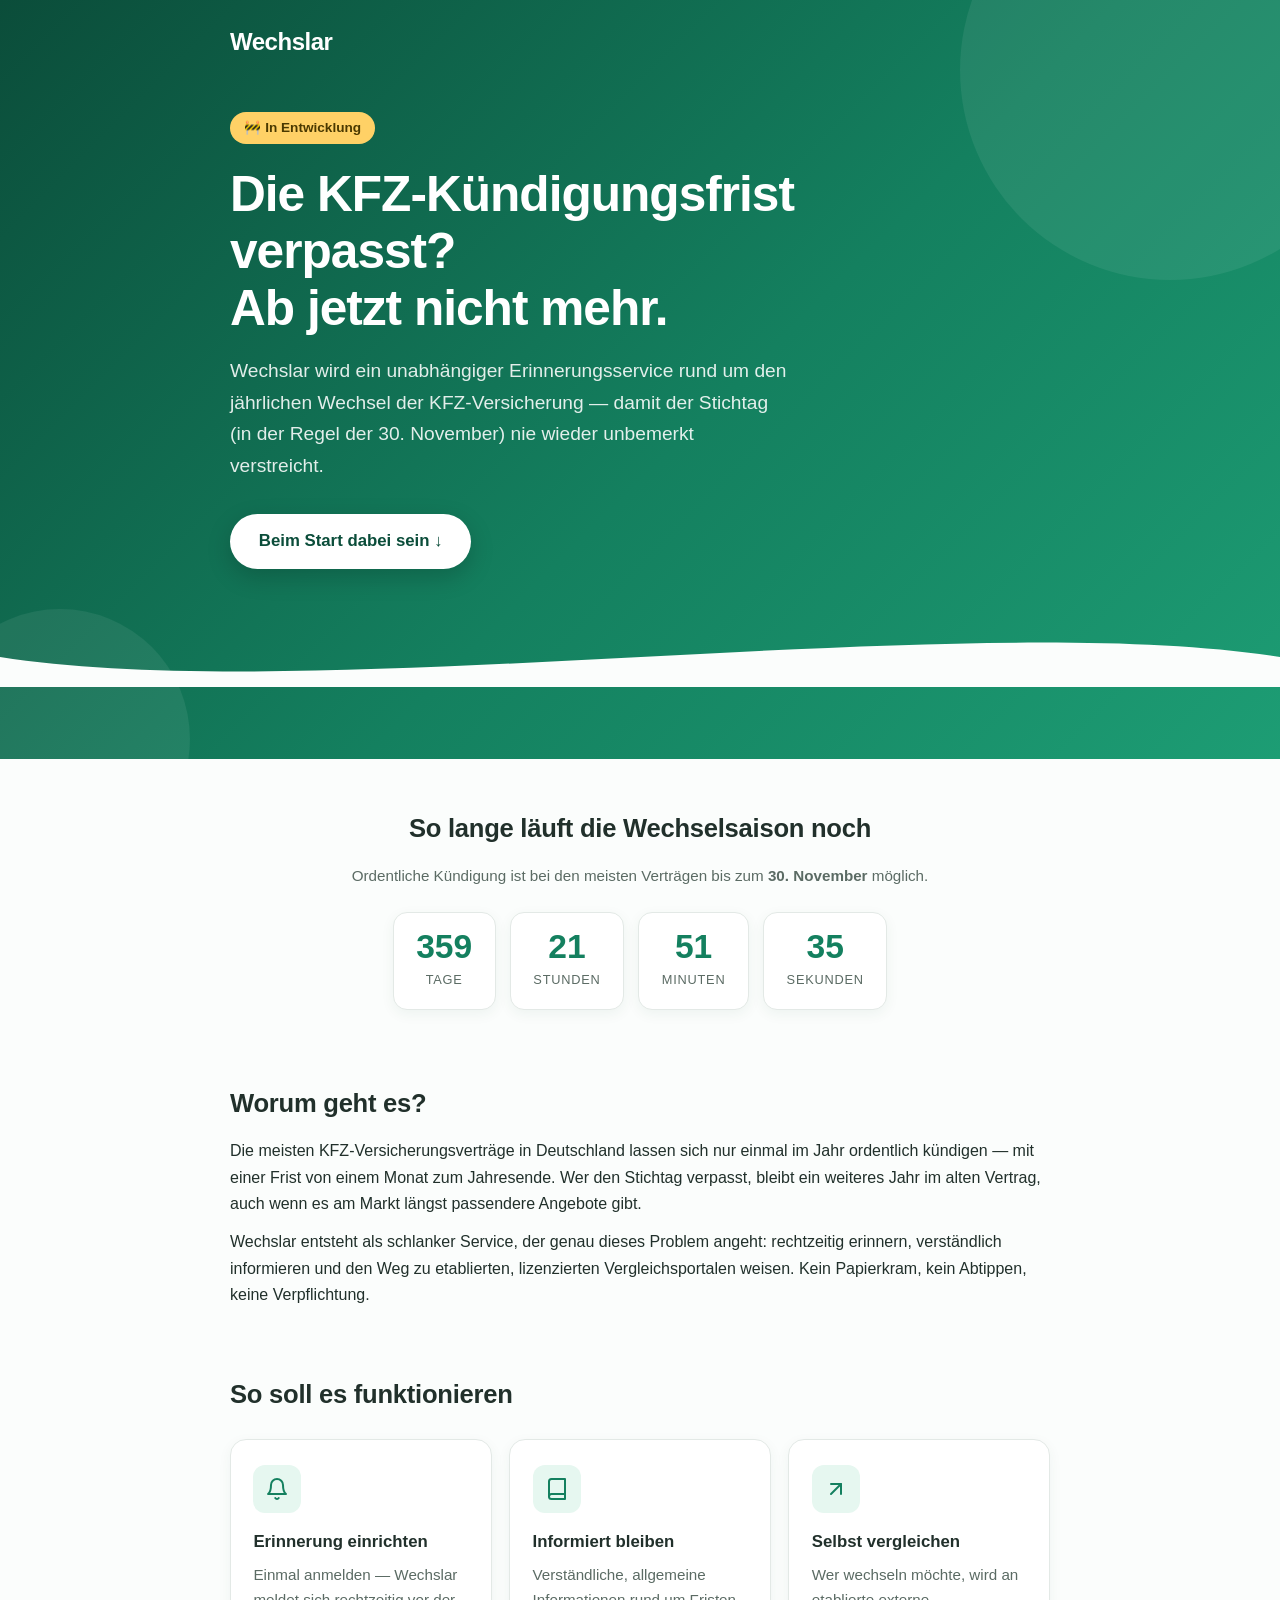
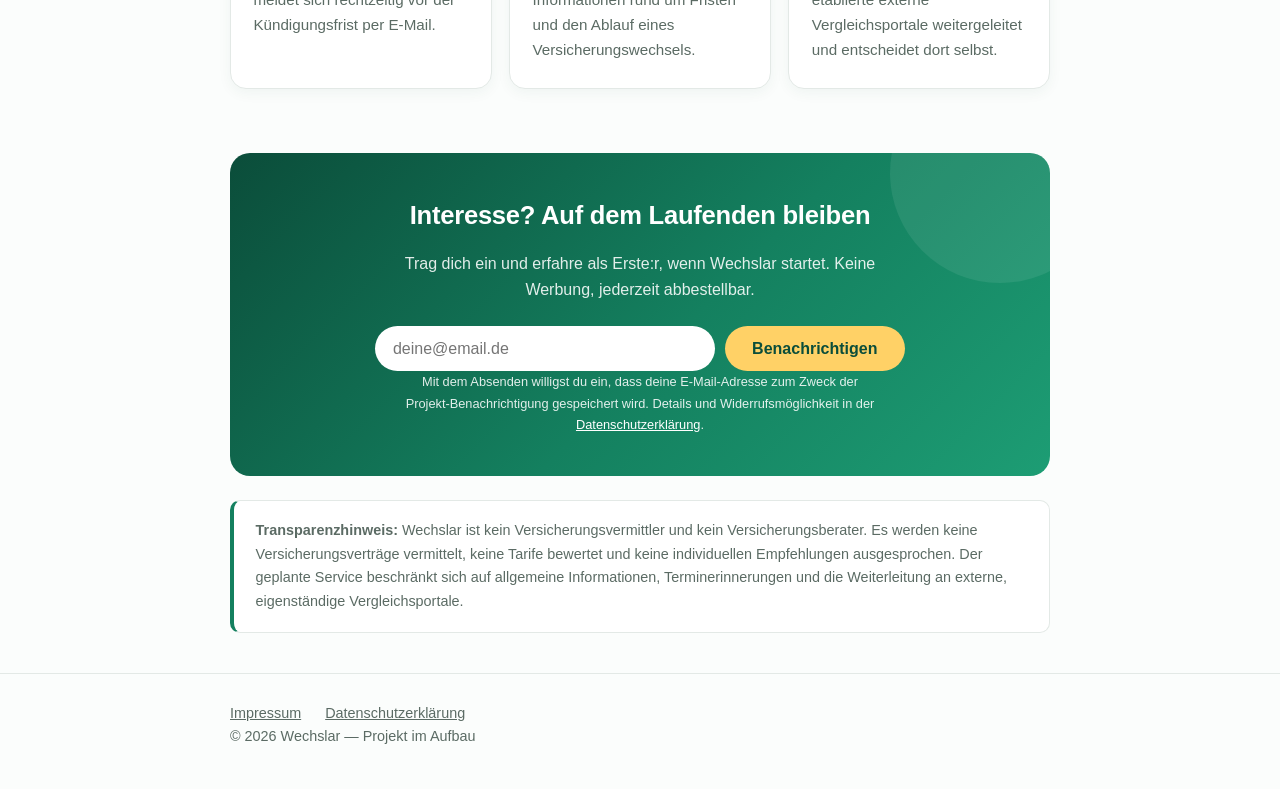
==== index.html @ 65e8a741 "Erste Version der Wechslar-Landingpage" ====
<!DOCTYPE html>
<html lang="de">

<head>
  <meta charset="UTF-8">
  <meta name="viewport" content="width=device-width, initial-scale=1.0">
  <title>Wechslar — KFZ-Versicherungswechsel einfach im Blick</title>
  <meta name="description"
    content="Wechslar entsteht: Ein Erinnerungsservice rund um die jährliche Kündigungsfrist der KFZ-Versicherung. Jetzt informieren.">
  <link rel="stylesheet" href="style.css">
</head>

<body>

  <!-- Header schwebt transparent ÜBER dem Farbverlauf (siehe CSS:
       position: absolute). Auf den Rechtsseiten gibt es stattdessen
       die Variante .header-hell. -->
  <header>
    <div class="container">
      <a href="index.html" class="wortmarke">Wechslar</a>
    </div>
  </header>

  <main>

    <!-- ================= HERO =================
         Volle Breite mit Farbverlauf. Die .fade-in-Klassen lassen die
         Elemente nacheinander einblenden (reines CSS, kein JS). -->
    <div class="hero">
      <div class="container">
        <span class="status-badge fade-in">🚧 In Entwicklung</span>
        <h1 class="fade-in verzoegert-1">
          Die KFZ-Kündigungsfrist verpasst?<br>Ab jetzt nicht mehr.
        </h1>
        <p class="untertitel fade-in verzoegert-2">
          Wechslar wird ein unabhängiger Erinnerungsservice rund um den
          jährlichen Wechsel der KFZ-Versicherung — damit der Stichtag
          (in der Regel der 30.&nbsp;November) nie wieder unbemerkt
          verstreicht.
        </p>
        <!-- Link zum Anmelde-Formular weiter unten; durch
             scroll-behavior: smooth im CSS gleitet die Seite sanft hin. -->
        <a href="#anmeldung" class="cta-button fade-in verzoegert-3">
          Beim Start dabei sein ↓
        </a>
      </div>

      <!-- Wellen-Übergang vom Verlauf zum hellen Hintergrund.
           Ein SVG-<path> zeichnet die Kurve; fill = Farbe der Seite
           darunter, so entsteht der "Wellen-Ausschnitt". -->
      <svg class="welle" viewBox="0 0 1440 70" preserveAspectRatio="none"
        xmlns="http://www.w3.org/2000/svg" aria-hidden="true">
        <path d="M0,40 C360,90 1080,-10 1440,40 L1440,70 L0,70 Z"
          fill="#fbfdfc"></path>
      </svg>
    </div>

    <div class="container">

      <!-- ================= COUNTDOWN =================
           Läuft live bis zum nächsten 30. November — das Skript dazu
           steht unten vor </body>. -->
      <section class="zentriert">
        <h2>So lange läuft die Wechselsaison noch</h2>
        <p class="countdown-hinweis">
          Ordentliche Kündigung ist bei den meisten Verträgen bis zum
          <strong>30. November</strong> möglich.
        </p>
        <div class="countdown" id="countdown" aria-live="polite">
          <!-- Die Zahlen hier sind nur Startwerte — JavaScript ersetzt
               sie sofort durch die echten. -->
          <div class="einheit">
            <span class="zahl" id="cd-tage">–</span>
            <span class="beschriftung">Tage</span>
          </div>
          <div class="einheit">
            <span class="zahl" id="cd-stunden">–</span>
            <span class="beschriftung">Stunden</span>
          </div>
          <div class="einheit">
            <span class="zahl" id="cd-minuten">–</span>
            <span class="beschriftung">Minuten</span>
          </div>
          <div class="einheit">
            <span class="zahl" id="cd-sekunden">–</span>
            <span class="beschriftung">Sekunden</span>
          </div>
        </div>
      </section>

      <!-- ================= WORUM GEHT ES ================= -->
      <section>
        <h2>Worum geht es?</h2>
        <p>
          Die meisten KFZ-Versicherungsverträge in Deutschland lassen sich
          nur einmal im Jahr ordentlich kündigen — mit einer Frist von einem
          Monat zum Jahresende. Wer den Stichtag verpasst, bleibt ein
          weiteres Jahr im alten Vertrag, auch wenn es am Markt längst
          passendere Angebote gibt.
        </p>
        <p>
          Wechslar entsteht als schlanker Service, der genau dieses Problem
          angeht: rechtzeitig erinnern, verständlich informieren und den Weg
          zu etablierten, lizenzierten Vergleichsportalen weisen. Kein
          Papierkram, kein Abtippen, keine Verpflichtung.
        </p>
      </section>

      <!-- ================= 3 SCHRITTE =================
           Die Icons sind Inline-SVGs: kleine Vektorgrafiken direkt im
           HTML — kein Bild-Download, Farbe steuerbar per CSS (stroke). -->
      <section>
        <h2>So soll es funktionieren</h2>
        <div class="schritte">

          <div class="schritt">
            <div class="icon-kreis">
              <!-- Glocken-Icon (Erinnerung) -->
              <svg viewBox="0 0 24 24" fill="none" stroke-width="2"
                stroke-linecap="round" stroke-linejoin="round" aria-hidden="true">
                <path d="M18 8a6 6 0 0 0-12 0c0 7-3 9-3 9h18s-3-2-3-9" />
                <path d="M13.73 21a2 2 0 0 1-3.46 0" />
              </svg>
            </div>
            <h3>Erinnerung einrichten</h3>
            <p>Einmal anmelden — Wechslar meldet sich rechtzeitig vor der
              Kündigungsfrist per E-Mail.</p>
          </div>

          <div class="schritt">
            <div class="icon-kreis">
              <!-- Buch-Icon (Informieren) -->
              <svg viewBox="0 0 24 24" fill="none" stroke-width="2"
                stroke-linecap="round" stroke-linejoin="round" aria-hidden="true">
                <path d="M4 19.5A2.5 2.5 0 0 1 6.5 17H20" />
                <path d="M6.5 2H20v20H6.5A2.5 2.5 0 0 1 4 19.5v-15A2.5 2.5 0 0 1 6.5 2z" />
              </svg>
            </div>
            <h3>Informiert bleiben</h3>
            <p>Verständliche, allgemeine Informationen rund um Fristen und
              den Ablauf eines Versicherungswechsels.</p>
          </div>

          <div class="schritt">
            <div class="icon-kreis">
              <!-- Pfeil-Icon (Weiterleitung) -->
              <svg viewBox="0 0 24 24" fill="none" stroke-width="2"
                stroke-linecap="round" stroke-linejoin="round" aria-hidden="true">
                <path d="M7 17L17 7" />
                <path d="M7 7h10v10" />
              </svg>
            </div>
            <h3>Selbst vergleichen</h3>
            <p>Wer wechseln möchte, wird an etablierte externe
              Vergleichsportale weitergeleitet und entscheidet dort selbst.</p>
          </div>

        </div>
      </section>

      <!-- ================= E-MAIL-ANMELDUNG =================
           action ist noch ein Platzhalter — Brevo-Formular-URL eintragen! -->
      <section class="anmeldung" id="anmeldung">
        <h2>Interesse? Auf dem Laufenden bleiben</h2>
        <p>
          Trag dich ein und erfahre als Erste:r, wenn Wechslar startet.
          Keine Werbung, jederzeit abbestellbar.
        </p>
        <form action="#BREVO-FORMULAR-URL-HIER-EINFUEGEN" method="POST">
          <div class="formular-zeile">
            <input type="email" name="EMAIL" placeholder="deine@email.de"
              required aria-label="E-Mail-Adresse">
            <button type="submit">Benachrichtigen</button>
          </div>
        </form>
        <p class="kleingedrucktes">
          Mit dem Absenden willigst du ein, dass deine E-Mail-Adresse zum
          Zweck der Projekt-Benachrichtigung gespeichert wird. Details und
          Widerrufsmöglichkeit in der
          <a href="datenschutz.html">Datenschutzerklärung</a>.
        </p>
      </section>

      <!-- Tippgeber-Abgrenzung (§34d GewO) — inhaltlich unverändert. -->
      <div class="hinweis-box">
        <strong>Transparenzhinweis:</strong> Wechslar ist kein
        Versicherungsvermittler und kein Versicherungsberater. Es werden
        keine Versicherungsverträge vermittelt, keine Tarife bewertet und
        keine individuellen Empfehlungen ausgesprochen. Der geplante Service
        beschränkt sich auf allgemeine Informationen, Terminerinnerungen und
        die Weiterleitung an externe, eigenständige Vergleichsportale.
      </div>

    </div>
  </main>

  <footer>
    <div class="container">
      <nav>
        <a href="impressum.html">Impressum</a>
        <a href="datenschutz.html">Datenschutzerklärung</a>
      </nav>
      <p>© 2026 Wechslar — Projekt im Aufbau</p>
    </div>
  </footer>

  <!-- ================= COUNTDOWN-SKRIPT =================
       Steht bewusst am Ende des <body>: so ist das HTML oben schon
       geladen, bevor das Skript darauf zugreift. -->
  <script>
    // Ziel bestimmen: der nächste 30. November, 23:59:59 Uhr.
    // Monate zählen in JS ab 0 → 10 = November.
    function naechsterStichtag() {
      const jetzt = new Date();
      let ziel = new Date(jetzt.getFullYear(), 10, 30, 23, 59, 59);
      // Liegt der 30.11. dieses Jahr schon hinter uns? Dann nächstes Jahr.
      if (ziel < jetzt) {
        ziel = new Date(jetzt.getFullYear() + 1, 10, 30, 23, 59, 59);
      }
      return ziel;
    }

    function countdownAktualisieren() {
      // Differenz in Millisekunden zwischen Stichtag und jetzt:
      const rest = naechsterStichtag() - new Date();

      // Millisekunden in Tage/Stunden/Minuten/Sekunden umrechnen.
      // Math.floor() schneidet Nachkommastellen ab, % ist der Restwert.
      const sek = Math.floor(rest / 1000);
      const tage = Math.floor(sek / 86400);        // 86400 Sek. = 1 Tag
      const stunden = Math.floor((sek % 86400) / 3600);
      const minuten = Math.floor((sek % 3600) / 60);
      const sekunden = sek % 60;

      // Werte in die vier HTML-Elemente schreiben.
      // document.getElementById() findet ein Element über sein id-Attribut.
      document.getElementById("cd-tage").textContent = tage;
      document.getElementById("cd-stunden").textContent = stunden;
      document.getElementById("cd-minuten").textContent = minuten;
      document.getElementById("cd-sekunden").textContent = sekunden;
    }

    countdownAktualisieren();                 // einmal sofort ausführen …
    setInterval(countdownAktualisieren, 1000); // … dann jede Sekunde erneut
  </script>

</body>
</html>
---- style.css ----
/* ============================================================
   style.css — gemeinsames Stylesheet für alle drei Seiten.
   Version 2: lebendigeres Design mit Farbverlauf-Hero,
   Animationen und Hover-Effekten.
   ============================================================ */

* {
  box-sizing: border-box;
  margin: 0;
  padding: 0;
}

/* CSS-Variablen: einmal definiert, überall per var(--name) nutzbar. */
:root {
  --gruen-dunkel: #0b4d3a;
  --gruen: #14805f;
  --gruen-hell: #23c08c;
  --mint: #e6f7f0;
  --gelb: #ffd166;                 /* Akzent für Badge & Highlights */
  --farbe-text: #21302b;
  --farbe-text-hell: #5b6b64;
  --farbe-rand: #e3e9e6;
  /* Der Farbverlauf wird mehrfach benutzt, deshalb auch als Variable: */
  --verlauf: linear-gradient(135deg, #0b4d3a 0%, #14805f 55%, #1d9d74 100%);
}

html {
  scroll-behavior: smooth;         /* sanftes Scrollen bei #anker-Links */
}

body {
  /* System-Schriften: kein Download nötig, DSGVO-unkritisch. */
  font-family: -apple-system, BlinkMacSystemFont, "Segoe UI", Roboto,
    Helvetica, Arial, sans-serif;
  color: var(--farbe-text);
  line-height: 1.65;
  background: #fbfdfc;
}

.container {
  max-width: 860px;
  margin: 0 auto;
  padding: 0 1.25rem;
}

/* ============================================================
   Einblend-Animation: Elemente mit der Klasse .fade-in gleiten
   beim Laden sanft von unten ein. @keyframes definiert die
   Animation, animation wendet sie an.
   ============================================================ */
@keyframes hochgleiten {
  from { opacity: 0; transform: translateY(18px); }
  to   { opacity: 1; transform: translateY(0); }
}

.fade-in {
  animation: hochgleiten 0.7s ease-out both;
}

/* Verzögerungs-Klassen: Elemente erscheinen nacheinander statt
   gleichzeitig — wirkt lebendiger. */
.fade-in.verzoegert-1 { animation-delay: 0.15s; }
.fade-in.verzoegert-2 { animation-delay: 0.3s; }
.fade-in.verzoegert-3 { animation-delay: 0.45s; }

/* ---------- Kopfbereich ---------- */
/* Der Header liegt ÜBER dem Hero-Verlauf, daher transparent + weiß. */
header {
  position: absolute;              /* schwebt über dem Hero */
  top: 0;
  left: 0;
  right: 0;
  padding: 1.4rem 0;
  z-index: 10;                     /* über allem anderen */
}

.wortmarke {
  font-size: 1.5rem;
  font-weight: 800;
  color: #ffffff;
  text-decoration: none;
  letter-spacing: -0.02em;
}

/* Auf den Rechtsseiten (heller Hintergrund) braucht der Header
   eine eigene Variante — Klasse .header-hell am <header>. */
.header-hell {
  position: static;                /* normal im Textfluss */
  border-bottom: 1px solid var(--farbe-rand);
  background: #fff;
}

.header-hell .wortmarke {
  color: var(--gruen);
}

/* ---------- Hero (Farbverlauf über volle Breite) ---------- */
.hero {
  background: var(--verlauf);
  color: #ffffff;
  padding: 7rem 0 4.5rem;          /* oben Platz für den schwebenden Header */
  position: relative;
  overflow: hidden;                /* schneidet die Deko-Kreise ab */
}

/* Zwei dekorative, halbtransparente Kreise im Hintergrund —
   reine CSS-Deko über ::before/::after, kein Bild nötig. */
.hero::before,
.hero::after {
  content: "";                     /* Pflicht, sonst wird nichts gerendert */
  position: absolute;
  border-radius: 50%;
  background: rgba(255, 255, 255, 0.07);
}

.hero::before {
  width: 420px;
  height: 420px;
  top: -140px;
  right: -100px;
}

.hero::after {
  width: 260px;
  height: 260px;
  bottom: -110px;
  left: -70px;
}

.hero .container {
  position: relative;              /* hebt Inhalt über die Deko-Kreise */
  z-index: 1;
}

.status-badge {
  display: inline-block;
  background: var(--gelb);
  color: #4a3900;
  font-size: 0.85rem;
  font-weight: 700;
  padding: 0.3rem 0.9rem;
  border-radius: 999px;
  margin-bottom: 1.4rem;
}

.hero h1 {
  font-size: clamp(2rem, 5vw, 3.1rem); /* clamp(): skaliert mit der Bildschirmbreite,
                                          bleibt aber zwischen Min und Max */
  line-height: 1.15;
  letter-spacing: -0.02em;
  margin-bottom: 1.1rem;
  max-width: 620px;
}

.hero .untertitel {
  font-size: 1.2rem;
  color: rgba(255, 255, 255, 0.88);
  max-width: 560px;
  margin-bottom: 2rem;
}

/* Call-to-Action-Button im Hero: <a> als Button gestylt. */
.cta-button {
  display: inline-block;
  background: #ffffff;
  color: var(--gruen-dunkel);
  font-weight: 700;
  font-size: 1.05rem;
  padding: 0.85rem 1.8rem;
  border-radius: 999px;
  text-decoration: none;
  box-shadow: 0 8px 24px rgba(0, 0, 0, 0.18);
  transition: transform 0.2s ease, box-shadow 0.2s ease;
}

.cta-button:hover {
  transform: translateY(-2px);     /* hebt sich leicht an */
  box-shadow: 0 12px 28px rgba(0, 0, 0, 0.24);
}

/* Wellen-Übergang unten am Hero: das SVG steht im HTML,
   hier wird es nur positioniert. */
.welle {
  display: block;
  width: 100%;
  height: 70px;
  margin-top: 3rem;
}

/* ---------- Countdown ---------- */
.countdown {
  display: flex;
  gap: 0.9rem;
  flex-wrap: wrap;
  justify-content: center;
  margin: 1.5rem 0 0.5rem;
}

.countdown .einheit {
  background: #ffffff;
  border: 1px solid var(--farbe-rand);
  border-radius: 14px;
  padding: 1rem 1.4rem;
  min-width: 96px;
  text-align: center;
  box-shadow: 0 4px 14px rgba(11, 77, 58, 0.06);
}

.countdown .zahl {
  display: block;
  font-size: 2.1rem;
  font-weight: 800;
  color: var(--gruen);
  line-height: 1.1;
  /* Ziffern gleich breit → Zahlen "springen" beim Runterzählen nicht: */
  font-variant-numeric: tabular-nums;
}

.countdown .beschriftung {
  font-size: 0.8rem;
  color: var(--farbe-text-hell);
  text-transform: uppercase;
  letter-spacing: 0.06em;
}

.countdown-hinweis {
  text-align: center;
  color: var(--farbe-text-hell);
  font-size: 0.95rem;
}

/* ---------- Inhaltsbereiche ---------- */
section {
  padding: 3rem 0 1rem;
}

section h2 {
  font-size: 1.6rem;
  letter-spacing: -0.01em;
  margin-bottom: 0.9rem;
}

section p + p {
  margin-top: 0.75rem;
}

.zentriert {
  text-align: center;
}

/* ---------- Schritt-Karten ---------- */
.schritte {
  display: grid;
  grid-template-columns: repeat(auto-fit, minmax(220px, 1fr));
  gap: 1.1rem;
  margin-top: 1.5rem;
}

.schritt {
  background: #ffffff;
  border: 1px solid var(--farbe-rand);
  border-radius: 16px;
  padding: 1.6rem 1.4rem;
  box-shadow: 0 4px 14px rgba(11, 77, 58, 0.05);
  /* transition = weiche Überblendung, wenn sich Werte ändern (Hover): */
  transition: transform 0.25s ease, box-shadow 0.25s ease;
}

.schritt:hover {
  transform: translateY(-5px);
  box-shadow: 0 14px 30px rgba(11, 77, 58, 0.12);
}

/* Icon-Kreis: das SVG-Icon steht im HTML, hier nur der farbige Kreis. */
.icon-kreis {
  display: flex;
  align-items: center;
  justify-content: center;
  width: 3rem;
  height: 3rem;
  background: var(--mint);
  border-radius: 12px;
  margin-bottom: 0.9rem;
}

.icon-kreis svg {
  width: 1.5rem;
  height: 1.5rem;
  stroke: var(--gruen);            /* Linienfarbe der Icons */
}

.schritt h3 {
  font-size: 1.05rem;
  margin-bottom: 0.4rem;
}

.schritt p {
  font-size: 0.95rem;
  color: var(--farbe-text-hell);
}

/* ---------- E-Mail-Anmeldung ---------- */
.anmeldung {
  background: var(--verlauf);
  color: #ffffff;
  border-radius: 20px;
  padding: 2.6rem 2rem;
  margin: 3rem 0 1.5rem;
  text-align: center;
  position: relative;
  overflow: hidden;
}

/* gleiche Deko-Kreis-Idee wie im Hero, nur kleiner: */
.anmeldung::before {
  content: "";
  position: absolute;
  width: 220px;
  height: 220px;
  border-radius: 50%;
  background: rgba(255, 255, 255, 0.08);
  top: -90px;
  right: -60px;
}

.anmeldung h2,
.anmeldung p,
.anmeldung form {
  position: relative;              /* über dem Deko-Kreis */
  z-index: 1;
}

.anmeldung > p {
  color: rgba(255, 255, 255, 0.88);
  max-width: 480px;
  margin: 0 auto;
}

.formular-zeile {
  display: flex;
  gap: 0.6rem;
  flex-wrap: wrap;
  justify-content: center;
  margin-top: 1.4rem;
}

.formular-zeile input[type="email"] {
  flex: 1 1 260px;
  max-width: 340px;
  padding: 0.85rem 1.1rem;
  font-size: 1rem;
  border: none;
  border-radius: 999px;
}

.formular-zeile button {
  padding: 0.85rem 1.7rem;
  font-size: 1rem;
  font-weight: 700;
  color: var(--gruen-dunkel);
  background: var(--gelb);
  border: none;
  border-radius: 999px;
  cursor: pointer;
  transition: transform 0.2s ease, filter 0.2s ease;
}

.formular-zeile button:hover {
  transform: translateY(-2px);
  filter: brightness(1.05);        /* macht den Button minimal heller */
}

.kleingedrucktes {
  font-size: 0.8rem;
  color: rgba(255, 255, 255, 0.75);
  margin-top: 1rem;
}

.kleingedrucktes a {
  color: #ffffff;
}

/* ---------- Rechtlicher Hinweis ---------- */
.hinweis-box {
  border: 1px solid var(--farbe-rand);
  border-left: 4px solid var(--gruen);
  background: #ffffff;
  border-radius: 10px;
  padding: 1.1rem 1.35rem;
  font-size: 0.9rem;
  color: var(--farbe-text-hell);
  margin: 1.5rem 0 2.5rem;
}

/* ---------- Fußzeile ---------- */
footer {
  border-top: 1px solid var(--farbe-rand);
  padding: 1.75rem 0 2.5rem;
  font-size: 0.9rem;
  color: var(--farbe-text-hell);
}

footer nav a {
  color: var(--farbe-text-hell);
  margin-right: 1.25rem;
}

/* ---------- Rechtsseiten (Impressum/Datenschutz) ---------- */
.rechtstext {
  padding-bottom: 2rem;
}

.rechtstext h1 {
  font-size: 1.8rem;
  margin: 2.5rem 0 1rem;
}

.rechtstext h2 {
  font-size: 1.15rem;
  margin: 1.75rem 0 0.5rem;
}

.rechtstext p,
.rechtstext ul {
  margin-bottom: 0.75rem;
}

.rechtstext ul {
  padding-left: 1.4rem;
}

.platzhalter {
  background: #fff3cd;
  padding: 0 0.25rem;
  border-radius: 3px;
  font-weight: 600;
}
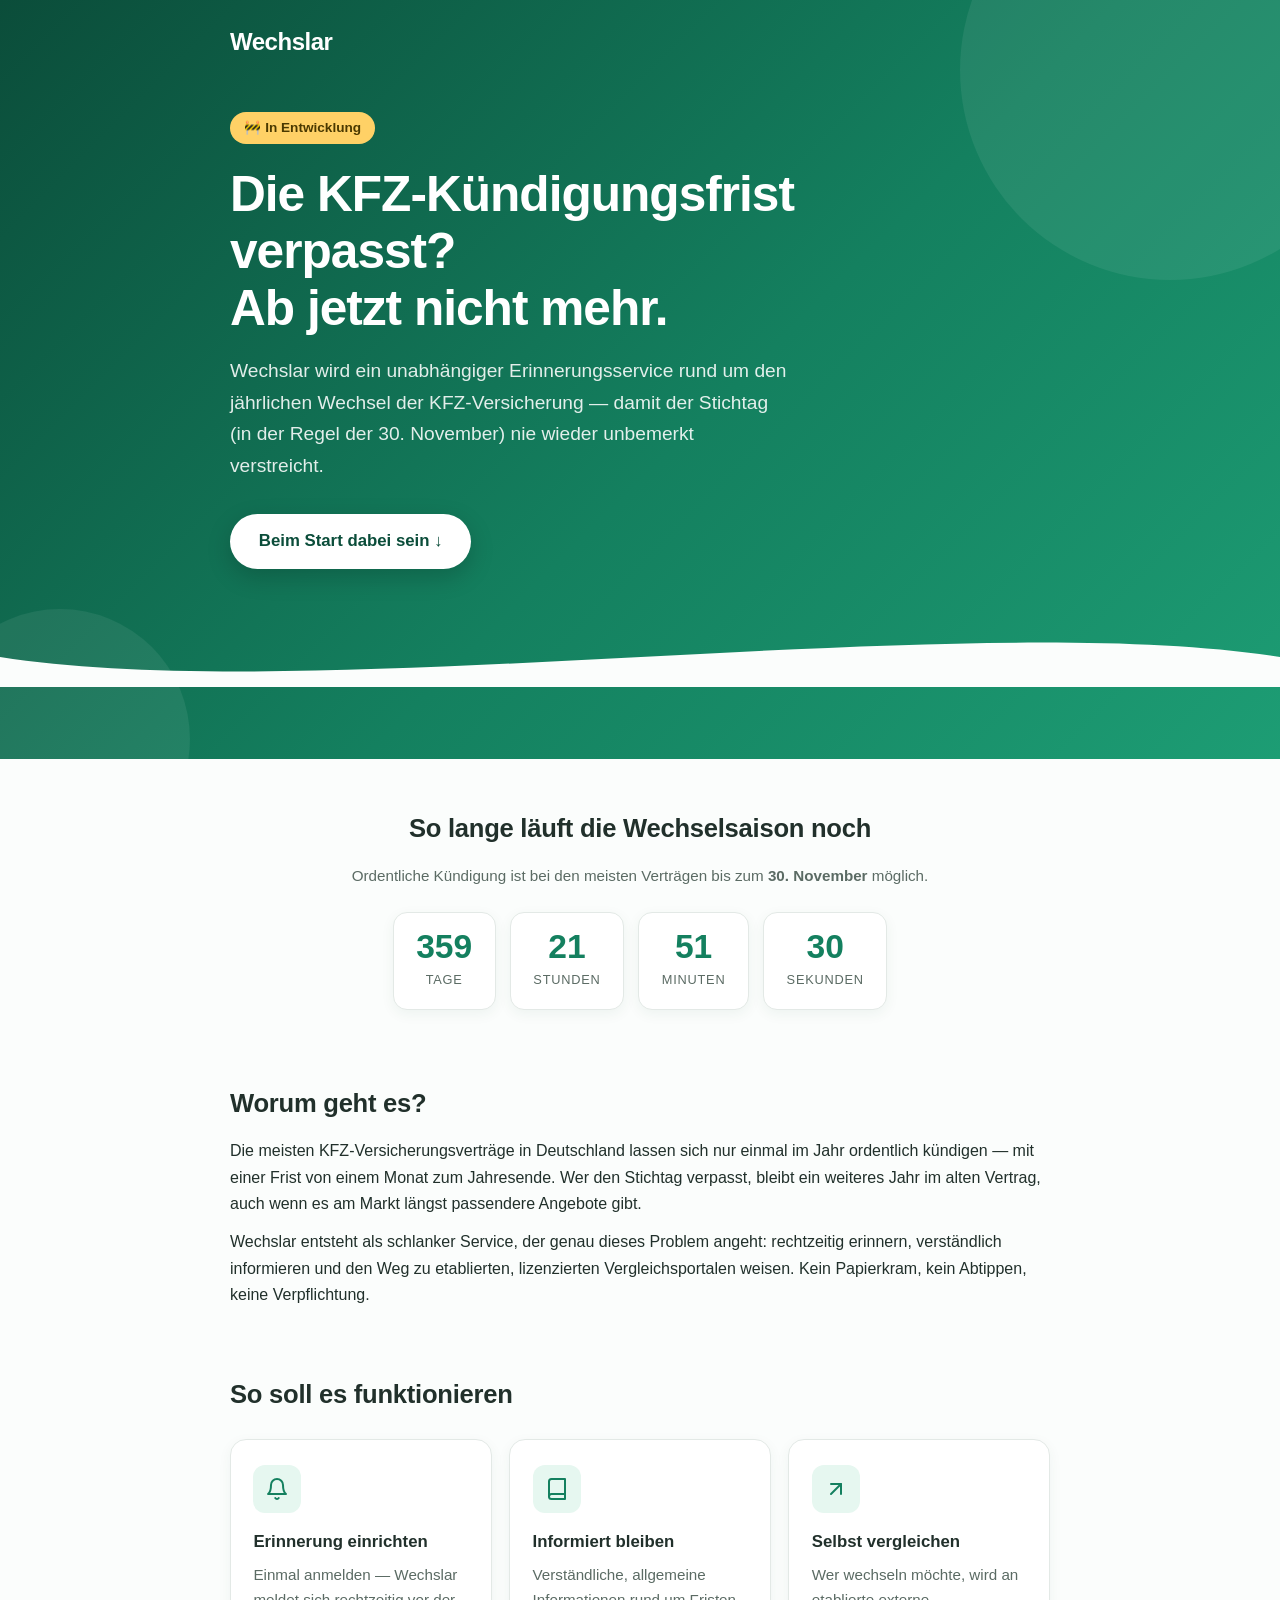
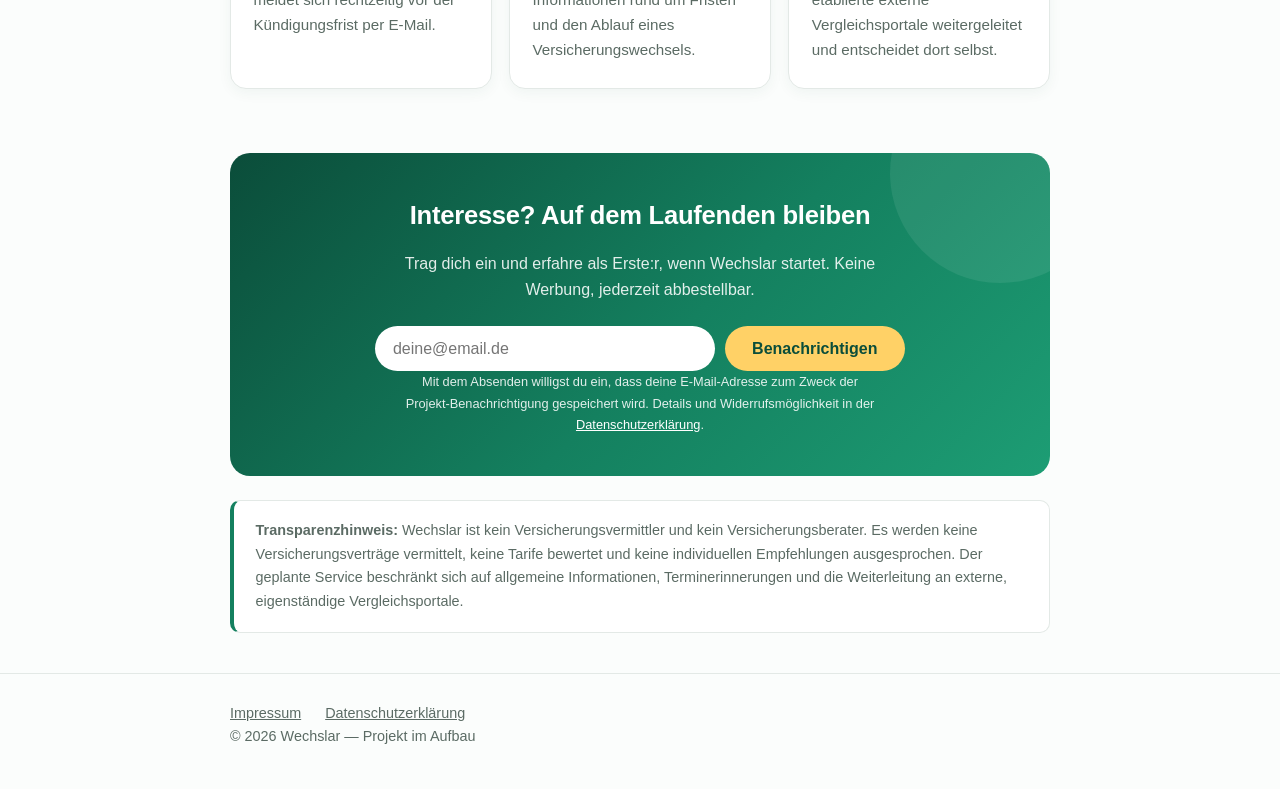
==== commit 42bf1fc7: "Brevo-Anmeldeformular angebunden (action-URL, Honeypot, locale)" ====
--- a/index.html
+++ b/index.html
@@ -159,19 +159,31 @@
       </section>
 
       <!-- ================= E-MAIL-ANMELDUNG =================
-           action ist noch ein Platzhalter — Brevo-Formular-URL eintragen! -->
+           Das Formular schickt die Daten per POST direkt an Brevo
+           (Double-Opt-in: Adresse wird erst nach Bestätigungs-Klick
+           gespeichert). Nach dem Absenden zeigt Brevo eine eigene
+           Bestätigungsseite an. -->
       <section class="anmeldung" id="anmeldung">
         <h2>Interesse? Auf dem Laufenden bleiben</h2>
         <p>
           Trag dich ein und erfahre als Erste:r, wenn Wechslar startet.
           Keine Werbung, jederzeit abbestellbar.
         </p>
-        <form action="#BREVO-FORMULAR-URL-HIER-EINFUEGEN" method="POST">
+        <form method="POST" data-type="subscription"
+          action="https://b2b285cf.sibforms.com/serve/[base64]">
           <div class="formular-zeile">
             <input type="email" name="EMAIL" placeholder="deine@email.de"
               required aria-label="E-Mail-Adresse">
             <button type="submit">Benachrichtigen</button>
           </div>
+          <!-- Honeypot-Spamschutz von Brevo: Menschen sehen dieses Feld
+               nicht (display:none) und lassen es leer — Bots füllen es
+               aus und werden von Brevo aussortiert. NICHT löschen! -->
+          <input type="text" name="email_address_check" value=""
+            style="display:none" tabindex="-1" autocomplete="off"
+            aria-hidden="true">
+          <!-- Sagt Brevo, dass Bestätigungsseite/-mails auf Deutsch sind: -->
+          <input type="hidden" name="locale" value="de">
         </form>
         <p class="kleingedrucktes">
           Mit dem Absenden willigst du ein, dass deine E-Mail-Adresse zum
